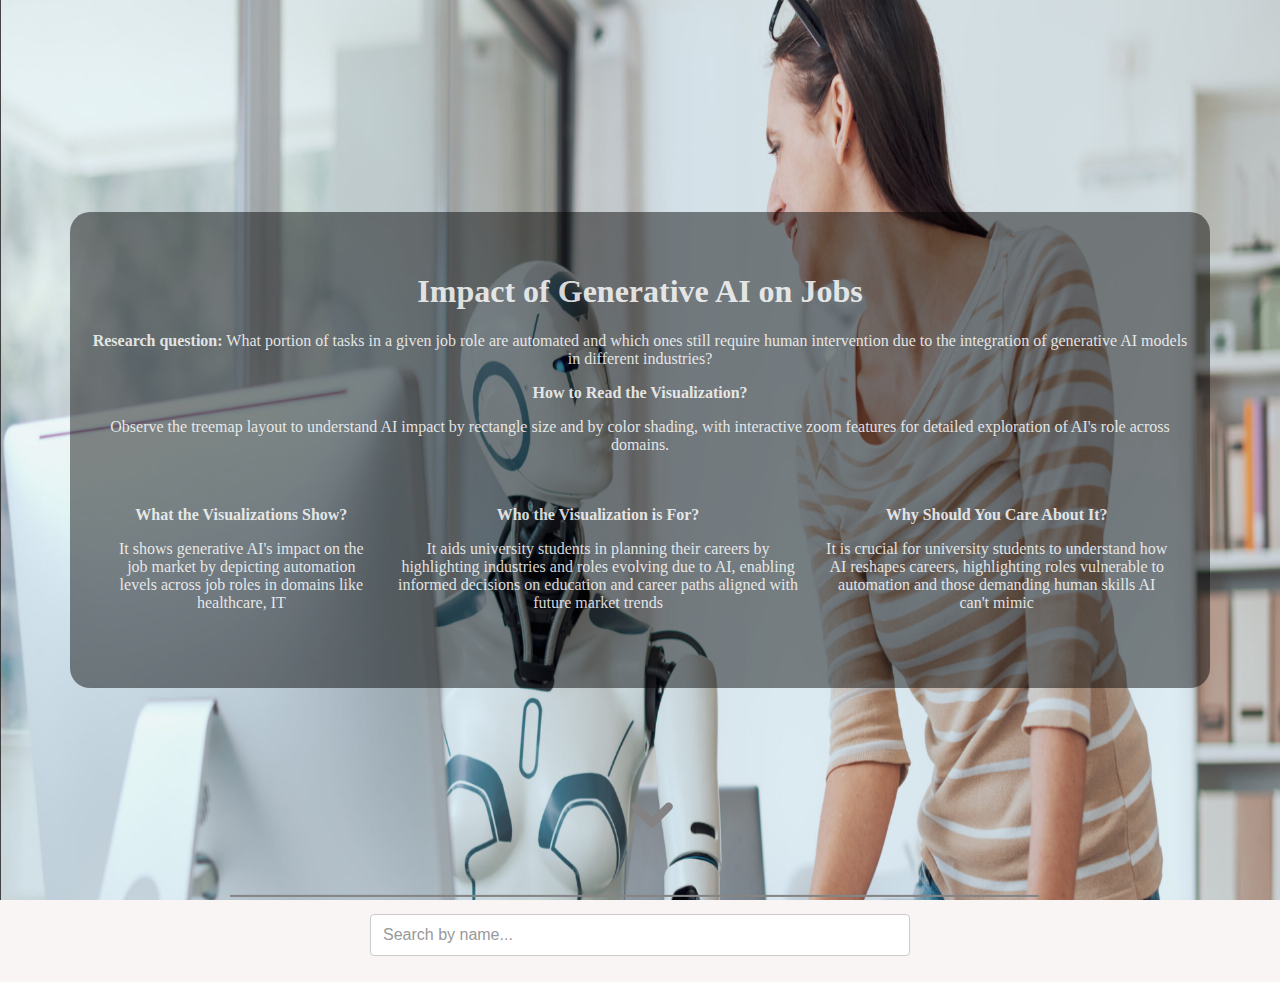
==== index.html @ c6560bf3 "modifiy the back image" ====
<!DOCTYPE html>
<html lang="">

<head>
  <meta charset="utf-8">
  <meta name="viewport" content="width=device-width, initial-scale=1.0">
  <title>Impact of Generative AI on Jobs</title>
  <script src="https://d3js.org/d3.v7.min.js"></script>
  
  <link rel="stylesheet" href="style.css">

  <style>
    .info_section {
      display: flex;
      justify-content: space-between;
      padding: 20px;
      gap: 20px;
    }

    .header {
      align-items: center;
      justify-content: space-between;
      gap: 20px;
    }

    .header-image img {
      width: 100%;
      height: 100vh;
    }

    .header-content {
      flex: 1;
      padding: 0 20px;
    }

    .header-content {
      /* put it on the image */
      position: absolute;
      top: 50%;
      left: 50%;
      transform: translate(-50%, -50%);
      color: rgba(255, 255, 255, 0.838);
      text-align: center;
      background-color: #00000076;
      border-radius: 20px;
      width: 1100px;
      padding: 40px 20px;
    }

    a {
      color: #848282;
      /* Example link color */
    }

    a:hover {
      text-decoration: underline;
    }

    body {
      font-family: 'Times New Roman', Times, serif;
      margin: 0;
      padding: 0;
      background-color: #f9f5f5;
    }

    .modal {
      display: none;
      position: fixed;
      z-index: 1;
      /* padding-top: 100px; */
      /* Location of the box */
      left: 0;
      top: 0;
      width: 100%;
      height: 100%;
      overflow: auto;
      background-color: rgb(0, 0, 0);
      background-color: rgba(0, 0, 0, 0.4);
      border-radius: 20px;
    }

    .modal-content {
      background-color: #fefefe;
      margin: auto;
      padding: 20px;
      border: 1px solid #888;
      width: 50%;
      border-radius: 20px;
    }

    .close {
      color: #aaaaaa;
      float: right;
      font-size: 40px;
      font-weight: bold;
      cursor: pointer;
    }

    .icon {
      position: absolute;
      left: 47%;
      top: 85%;
      cursor: pointer;
      color: #a6c58f;
    }

    /* Basic styling for the search input */
    #searchInput {
      padding: 8px 12px;
      border: 1px solid #ccc;
      border-radius: 4px;
      margin: 10px 0;
      width: calc(100% - 740px);
      box-sizing: border-box;
      font-size: 16px;
      line-height: 1.5;
      transition: border-color 0.3s;
    }

    /* Styling for the search input when it is in focus */
    #searchInput:focus {
      border-color: #0066cc;
      outline: none;
      box-shadow: 0 0 0 2px rgba(0, 102, 204, 0.2);
    }

    /* Placeholder styling */
    #searchInput::placeholder {
      color: #999;
      opacity: 1;
    }

    /* Input styling for when there is input or the input is active */
    #searchInput:not(:placeholder-shown),
    #searchInput:focus:not(:placeholder-shown) {
      background-color: #fff;
    }
    button {
      padding: 10px;
      margin-top: 10px;
      background-color: #4CAF50;
      color: white;
      border: none;
      border-radius: 5px;
      cursor: pointer;
      transition: background-color 0.3s;
    }

    button:hover {
      background-color: #45a049;
    }
  </style>
</head>

<body>
  <div class="header">
    <div class="header-image">
      <img
        src="./asset/images/back.png"
        alt="Woman and AI Robot Working Together">
    </div>
    <div class="header-content">
      <h1 class="header-title">Impact of Generative AI on Jobs</h1>
      <div class="research-question">
        <p><b>Research question:</b> What portion of tasks in a given job role are automated and which ones still
          require human intervention due to the integration of generative AI models in different industries?</p>
      </div>
      <!-- <div class="viz-title">
        <span><b>Viz title:</b> Job Vision</span>
      </div> -->
      <!-- <div class="source">
        <p><span><b>Source</b>: Code is customized from p5's example (<a
              href="https://editor.p5js.org/isob/sketches/QfXb51UPM" target="_blank">source</a>)</span></p>
      </div> -->
      <div class="viz-container">
        <p><b>How to Read the Visualization?</b></p>
        <!-- <p>Start by observing the overall layout of rectangles, each symbolizing a different domain.
          Note the size of each rectangle to gauge the volume of tasks in that domain. Then, focus on the color shading
          within these rectangles to assess the impact of AI on specific job roles.
          Lighter shades mean less automation and more need for human intervention, while darker shades signal higher
          automation levels.
          This visualization offers an interactive feature where viewers can zoom in on a particular domain (by clicking
          on that particular domain) to examine
          the specific job roles it contains. This closer look provides detailed insights into the degree
          of AI's impact on each role, highlighting the tasks automated by AI versus those still requiring human
          expertise.
          After exploring a domain in detail, users can zoom out (by clicking on the left top corner of the tree map )
          to return to the broader view, allowing them to explore
          other domains and compare the effects of AI across different industries.
        </p> -->
        <p>Observe the treemap layout to understand AI impact by rectangle size and by color shading, with interactive
          zoom features for detailed exploration of AI's role across domains.</p>
      </div>
      <div class="info_section">
        <div>
          <p><b>What the Visualizations Show?</b></p>
          <p>
            <!-- It illustrates the impact of generative AI on the job market by mapping out the extent to which tasks within
            various job roles are automated.
            It does this through a series of rectangles, each representing a distinct domain, such as healthcare, finance,
            or technology.
            The size of each rectangle reflects the total number of tasks within that domain.
            Inside these rectangles, job roles are identified, and the impact of AI on these roles is depicted through a
            spectrum of reds.
            The color coding conveys the percentage of tasks automated by AI within each role: lighter shades denote a lower
            impact (fewer tasks automated), and darker shades indicate a higher impact (more tasks automated).</p> -->
          <p>It shows generative AI's impact on the job market by depicting automation levels across job roles in
            domains like healthcare, IT</p>
        </div>
        <div>
          <p> <b> Who the Visualization is For?</b>
          </p>
          <!-- <p>
            This visualization is specifically designed for university students who are navigating their career paths in an
            evolving job market.
            It helps these students understand which industries and job roles are undergoing significant transformations due
            to AI technologies.
            By providing a clear picture of the AI-driven changes, students can make informed decisions about their
            education and career planning,
            focusing on areas that align with future job market trends.
          </p> -->
          <p>It aids university students in planning their careers by highlighting industries and roles evolving due to
            AI, enabling informed decisions on education and career paths aligned with future market trends</p>
        </div>
        <div>
          <p> <b>Why Should You Care About It?</b>
          </p>
          <!-- <p>
            University students should take an interest in this visualization because it directly affects their future
            career prospects. As AI continues to reshape the workplace,
            understanding which job roles are most susceptible to automation and which will require human skills that AI
            cannot replicate is crucial.
            This knowledge enables students to pursue fields with enduring demand for human expertise, ensuring their skills
            remain relevant and valuable in the long term.
            Additionally, it offers insights into emerging roles and industries, guiding students towards opportunities in
            AI-driven growth areas.
          </p> -->
          <p>It is crucial for university students to understand how AI reshapes careers, highlighting roles vulnerable
            to automation and those demanding human skills AI can't mimic</p>
        </div>
      </div>
    </div>

  </div>
  <div class="icon">
    <a href="#treemap-container" rel="noopener noreferrer">
      <svg xmlns="http://www.w3.org/2000/svg" width="100" height="100" viewBox="0 0 24 24">
        <path fill="none" stroke="currentColor" stroke-linecap="round" stroke-linejoin="round" stroke-width="2"
          d="m16 10l-4 4l-4-4" />
      </svg>
    </a>
  </div>


  <!-- The container for the treemap -->
  <div align="center" id="treemap-container">
    <input type="text" id="searchInput" placeholder="Search by name..." />
    <p id="chart">

  </div>
  <div id="infoModal" class="modal">
    <div class="modal-content">
      <span class="close">&times;</span>
      <div id="modalText"></div>
      <div id="modalButtons">
        <button onclick="updateModal('impact')">Impact</button>
        <button onclick="updateModal('job_number')">Number of Job</button>
      </div>
      <div id="modalChart"></div>
    </div>
  </div>

  <script src="script.js"></script>

</body>

</html>
---- style.css ----
/* #chart {
    width: 960px;
    height: 500px;
    background: #ddd;
  }
  
  text {
    pointer-events: none;
  }
  
  .grandparent text {
    font-weight: bold;
  }
  
  rect {
    fill: none;
    stroke: #fff;
  }
  
  rect.parent,
  .grandparent rect {
    stroke-width: 2px;
  }
  
  .grandparent rect {
    fill: orange;
  }
  
  .grandparent:hover rect {
    fill: #ee9700;
  }
  
  .children rect.parent,
  .grandparent rect {
    cursor: pointer;
  }
  
  .children rect.parent {
    fill: #bbb;
    fill-opacity: .5;
  }
  
  .children:hover rect.child {
    fill: #bbb;
  } */
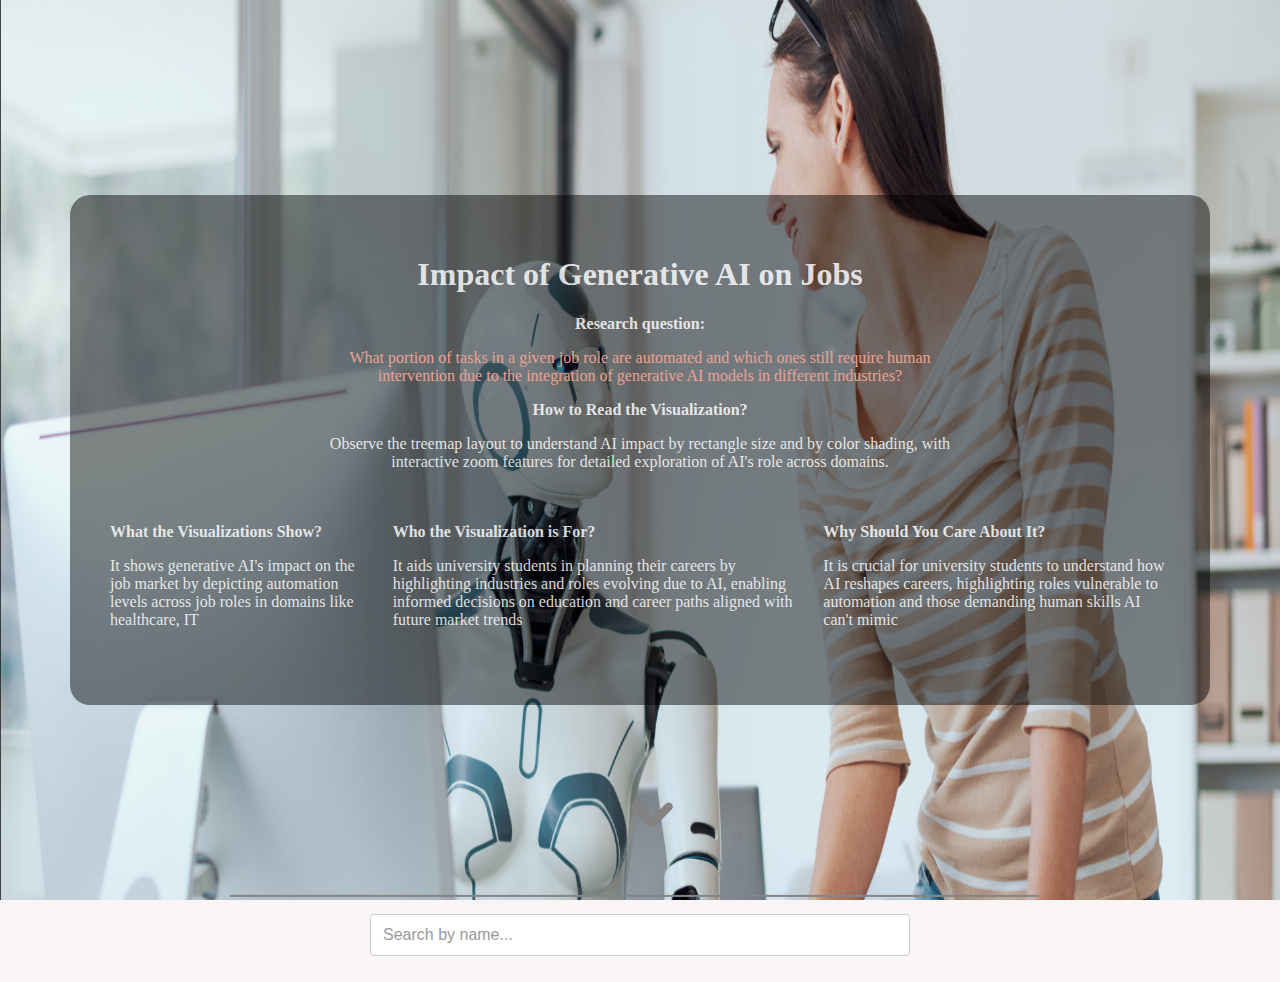
==== commit 9d0763d1: "modifiy the back image" ====
--- a/index.html
+++ b/index.html
@@ -6,7 +6,7 @@
   <meta name="viewport" content="width=device-width, initial-scale=1.0">
   <title>Impact of Generative AI on Jobs</title>
   <script src="https://d3js.org/d3.v7.min.js"></script>
-  
+
   <link rel="stylesheet" href="style.css">
 
   <style>
@@ -40,7 +40,7 @@
       left: 50%;
       transform: translate(-50%, -50%);
       color: rgba(255, 255, 255, 0.838);
-      text-align: center;
+      /* text-align: center; */
       background-color: #00000076;
       border-radius: 20px;
       width: 1100px;
@@ -135,6 +135,7 @@
     #searchInput:focus:not(:placeholder-shown) {
       background-color: #fff;
     }
+
     button {
       padding: 10px;
       margin-top: 10px;
@@ -149,21 +150,38 @@
     button:hover {
       background-color: #45a049;
     }
+
+    .research-question {
+      padding: 0px 220px;
+      justify-content: left;
+      text-align: center;
+    }
+
+    .header-title {
+      text-align: center;
+    }
+
+    .viz-container {
+      padding: 0px 220px;
+      justify-content: left;
+      text-align: center;
+    }
   </style>
 </head>
 
 <body>
   <div class="header">
     <div class="header-image">
-      <img
-        src="./asset/images/back.png"
-        alt="Woman and AI Robot Working Together">
+      <img src="./asset/images/back.png" alt="Woman and AI Robot Working Together">
     </div>
     <div class="header-content">
       <h1 class="header-title">Impact of Generative AI on Jobs</h1>
       <div class="research-question">
-        <p><b>Research question:</b> What portion of tasks in a given job role are automated and which ones still
+        <p><b>Research question:</b>
+        <p style="color: #eba291;">
+          What portion of tasks in a given job role are automated and which ones still
           require human intervention due to the integration of generative AI models in different industries?</p>
+        </p>
       </div>
       <!-- <div class="viz-title">
         <span><b>Viz title:</b> Job Vision</span>
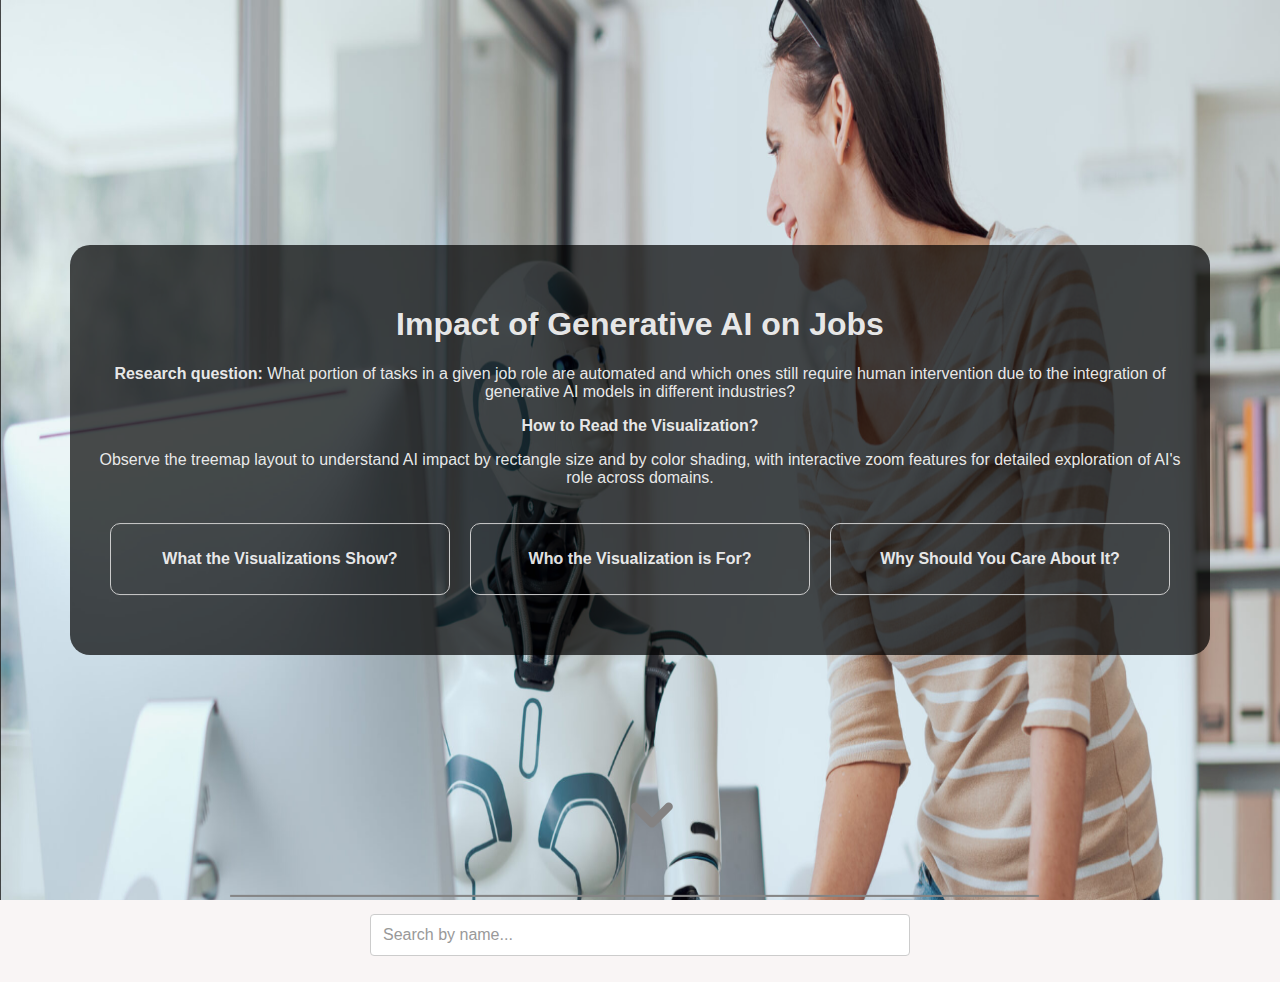
==== commit 3785ef20: "Update style" ====
--- a/index.html
+++ b/index.html
@@ -6,190 +6,25 @@
   <meta name="viewport" content="width=device-width, initial-scale=1.0">
   <title>Impact of Generative AI on Jobs</title>
   <script src="https://d3js.org/d3.v7.min.js"></script>
-
+  
   <link rel="stylesheet" href="style.css">
 
-  <style>
-    .info_section {
-      display: flex;
-      justify-content: space-between;
-      padding: 20px;
-      gap: 20px;
-    }
 
-    .header {
-      align-items: center;
-      justify-content: space-between;
-      gap: 20px;
-    }
-
-    .header-image img {
-      width: 100%;
-      height: 100vh;
-    }
-
-    .header-content {
-      flex: 1;
-      padding: 0 20px;
-    }
-
-    .header-content {
-      /* put it on the image */
-      position: absolute;
-      top: 50%;
-      left: 50%;
-      transform: translate(-50%, -50%);
-      color: rgba(255, 255, 255, 0.838);
-      /* text-align: center; */
-      background-color: #00000076;
-      border-radius: 20px;
-      width: 1100px;
-      padding: 40px 20px;
-    }
-
-    a {
-      color: #848282;
-      /* Example link color */
-    }
-
-    a:hover {
-      text-decoration: underline;
-    }
-
-    body {
-      font-family: 'Times New Roman', Times, serif;
-      margin: 0;
-      padding: 0;
-      background-color: #f9f5f5;
-    }
-
-    .modal {
-      display: none;
-      position: fixed;
-      z-index: 1;
-      /* padding-top: 100px; */
-      /* Location of the box */
-      left: 0;
-      top: 0;
-      width: 100%;
-      height: 100%;
-      overflow: auto;
-      background-color: rgb(0, 0, 0);
-      background-color: rgba(0, 0, 0, 0.4);
-      border-radius: 20px;
-    }
-
-    .modal-content {
-      background-color: #fefefe;
-      margin: auto;
-      padding: 20px;
-      border: 1px solid #888;
-      width: 50%;
-      border-radius: 20px;
-    }
-
-    .close {
-      color: #aaaaaa;
-      float: right;
-      font-size: 40px;
-      font-weight: bold;
-      cursor: pointer;
-    }
-
-    .icon {
-      position: absolute;
-      left: 47%;
-      top: 85%;
-      cursor: pointer;
-      color: #a6c58f;
-    }
-
-    /* Basic styling for the search input */
-    #searchInput {
-      padding: 8px 12px;
-      border: 1px solid #ccc;
-      border-radius: 4px;
-      margin: 10px 0;
-      width: calc(100% - 740px);
-      box-sizing: border-box;
-      font-size: 16px;
-      line-height: 1.5;
-      transition: border-color 0.3s;
-    }
-
-    /* Styling for the search input when it is in focus */
-    #searchInput:focus {
-      border-color: #0066cc;
-      outline: none;
-      box-shadow: 0 0 0 2px rgba(0, 102, 204, 0.2);
-    }
-
-    /* Placeholder styling */
-    #searchInput::placeholder {
-      color: #999;
-      opacity: 1;
-    }
-
-    /* Input styling for when there is input or the input is active */
-    #searchInput:not(:placeholder-shown),
-    #searchInput:focus:not(:placeholder-shown) {
-      background-color: #fff;
-    }
-
-    button {
-      padding: 10px;
-      margin-top: 10px;
-      background-color: #4CAF50;
-      color: white;
-      border: none;
-      border-radius: 5px;
-      cursor: pointer;
-      transition: background-color 0.3s;
-    }
-
-    button:hover {
-      background-color: #45a049;
-    }
-
-    .research-question {
-      padding: 0px 220px;
-      justify-content: left;
-      text-align: center;
-    }
-
-    .header-title {
-      text-align: center;
-    }
-
-    .viz-container {
-      padding: 0px 220px;
-      justify-content: left;
-      text-align: center;
-    }
-  </style>
 </head>
 
 <body>
   <div class="header">
     <div class="header-image">
-      <img src="./asset/images/back.png" alt="Woman and AI Robot Working Together">
+      <img
+        src="./asset/images/back.png"
+        alt="Woman and AI Robot Working Together">
     </div>
     <div class="header-content">
       <h1 class="header-title">Impact of Generative AI on Jobs</h1>
       <div class="research-question">
-        <p><b>Research question:</b>
-        <p style="color: #eba291;">
-          What portion of tasks in a given job role are automated and which ones still
+        <p><b>Research question:</b> What portion of tasks in a given job role are automated and which ones still
           require human intervention due to the integration of generative AI models in different industries?</p>
-        </p>
       </div>
-      <!-- <div class="viz-title">
-        <span><b>Viz title:</b> Job Vision</span>
-      </div> -->
-      <!-- <div class="source">
-        <p><span><b>Source</b>: Code is customized from p5's example (<a
-              href="https://editor.p5js.org/isob/sketches/QfXb51UPM" target="_blank">source</a>)</span></p>
-      </div> -->
       <div class="viz-container">
         <p><b>How to Read the Visualization?</b></p>
         <!-- <p>Start by observing the overall layout of rectangles, each symbolizing a different domain.
--- a/style.css
+++ b/style.css
@@ -1,45 +1,181 @@
-/* #chart {
-    width: 960px;
-    height: 500px;
-    background: #ddd;
-  }
-  
-  text {
-    pointer-events: none;
-  }
-  
-  .grandparent text {
-    font-weight: bold;
-  }
-  
-  rect {
-    fill: none;
-    stroke: #fff;
-  }
-  
-  rect.parent,
-  .grandparent rect {
-    stroke-width: 2px;
-  }
-  
-  .grandparent rect {
-    fill: orange;
-  }
-  
-  .grandparent:hover rect {
-    fill: #ee9700;
-  }
-  
-  .children rect.parent,
-  .grandparent rect {
-    cursor: pointer;
-  }
-  
-  .children rect.parent {
-    fill: #bbb;
-    fill-opacity: .5;
-  }
-  
-  .children:hover rect.child {
-    fill: #bbb;
-  } */+.info_section {
+  display: flex;
+  justify-content: space-between;
+  padding: 20px;
+  gap: 20px;
+}
+
+.header {
+  align-items: center;
+  justify-content: space-between;
+  gap: 20px;
+}
+
+.header-image img {
+  width: 100%;
+  height: 100vh;
+}
+
+.header-content {
+  flex: 1;
+  padding: 0 20px;
+}
+
+.header-content {
+  /* put it on the image */
+  position: absolute;
+  top: 50%;
+  left: 50%;
+  transform: translate(-50%, -50%);
+  color: rgba(255, 255, 255, 0.838);
+  text-align: center;
+  background-color: #00000076;
+  border-radius: 20px;
+  width: 1100px;
+  padding: 40px 20px;
+}
+
+a {
+  color: #848282;
+  /* Example link color */
+}
+
+a:hover {
+  text-decoration: underline;
+}
+
+body {
+  font-family: 'Times New Roman', Times, serif;
+  margin: 0;
+  padding: 0;
+  background-color: #f9f5f5;
+}
+
+.modal {
+  display: none;
+  position: fixed;
+  z-index: 1;
+  /* padding-top: 100px; */
+  /* Location of the box */
+  left: 0;
+  top: 0;
+  width: 100%;
+  height: 100%;
+  overflow: auto;
+  background-color: rgb(0, 0, 0);
+  background-color: rgba(0, 0, 0, 0.4);
+  border-radius: 20px;
+}
+
+.modal-content {
+  background-color: #fefefe;
+  margin: auto;
+  padding: 20px;
+  border: 1px solid #888;
+  width: 50%;
+  border-radius: 20px;
+}
+
+.close {
+  color: #aaaaaa;
+  float: right;
+  font-size: 40px;
+  font-weight: bold;
+  cursor: pointer;
+}
+
+.icon {
+  position: absolute;
+  left: 47%;
+  top: 85%;
+  cursor: pointer;
+  color: #a6c58f;
+}
+
+/* Basic styling for the search input */
+#searchInput {
+  padding: 8px 12px;
+  border: 1px solid #ccc;
+  border-radius: 4px;
+  margin: 10px 0;
+  width: calc(100% - 740px);
+  box-sizing: border-box;
+  font-size: 16px;
+  line-height: 1.5;
+  transition: border-color 0.3s;
+}
+
+/* Styling for the search input when it is in focus */
+#searchInput:focus {
+  border-color: #0066cc;
+  outline: none;
+  box-shadow: 0 0 0 2px rgba(0, 102, 204, 0.2);
+}
+
+/* Placeholder styling */
+#searchInput::placeholder {
+  color: #999;
+  opacity: 1;
+}
+
+/* Input styling for when there is input or the input is active */
+#searchInput:not(:placeholder-shown),
+#searchInput:focus:not(:placeholder-shown) {
+  background-color: #fff;
+}
+button {
+  padding: 10px;
+  margin-top: 10px;
+  background-color: #4CAF50;
+  color: white;
+  border: none;
+  border-radius: 5px;
+  cursor: pointer;
+  transition: background-color 0.3s;
+}
+
+button:hover {
+  background-color: #45a049;
+}
+
+
+.header-content {
+  position: absolute;
+  top: 50%;
+  left: 50%;
+  transform: translate(-50%, -50%);
+  color: rgba(255, 255, 255, 0.9); /* Adjusted transparency */
+  text-align: center;
+  background-color: rgba(0, 0, 0, 0.7); /* Adjusted background color */
+  border-radius: 20px;
+  width: 90%;
+  max-width: 1100px; /* Added max-width for responsiveness */
+  padding: 40px 20px;
+}
+
+body {
+  font-family: 'Arial', sans-serif; /* Changed font to a sans-serif for better readability */
+  margin: 0;
+  padding: 0;
+  background-color: #f9f5f5;
+}
+.info_section {
+  display: grid;
+  grid-template-columns: repeat(auto-fill, minmax(300px, 1fr));
+  gap: 20px;
+}
+
+.info_section div {
+  padding: 10px;
+  border: 1px solid #ccc;
+  border-radius: 10px;
+  cursor: pointer;
+}
+
+.info_section p:not(:first-child) {
+  display: none;
+}
+
+.info_section div:hover p:not(:first-child) {
+  display: block;
+}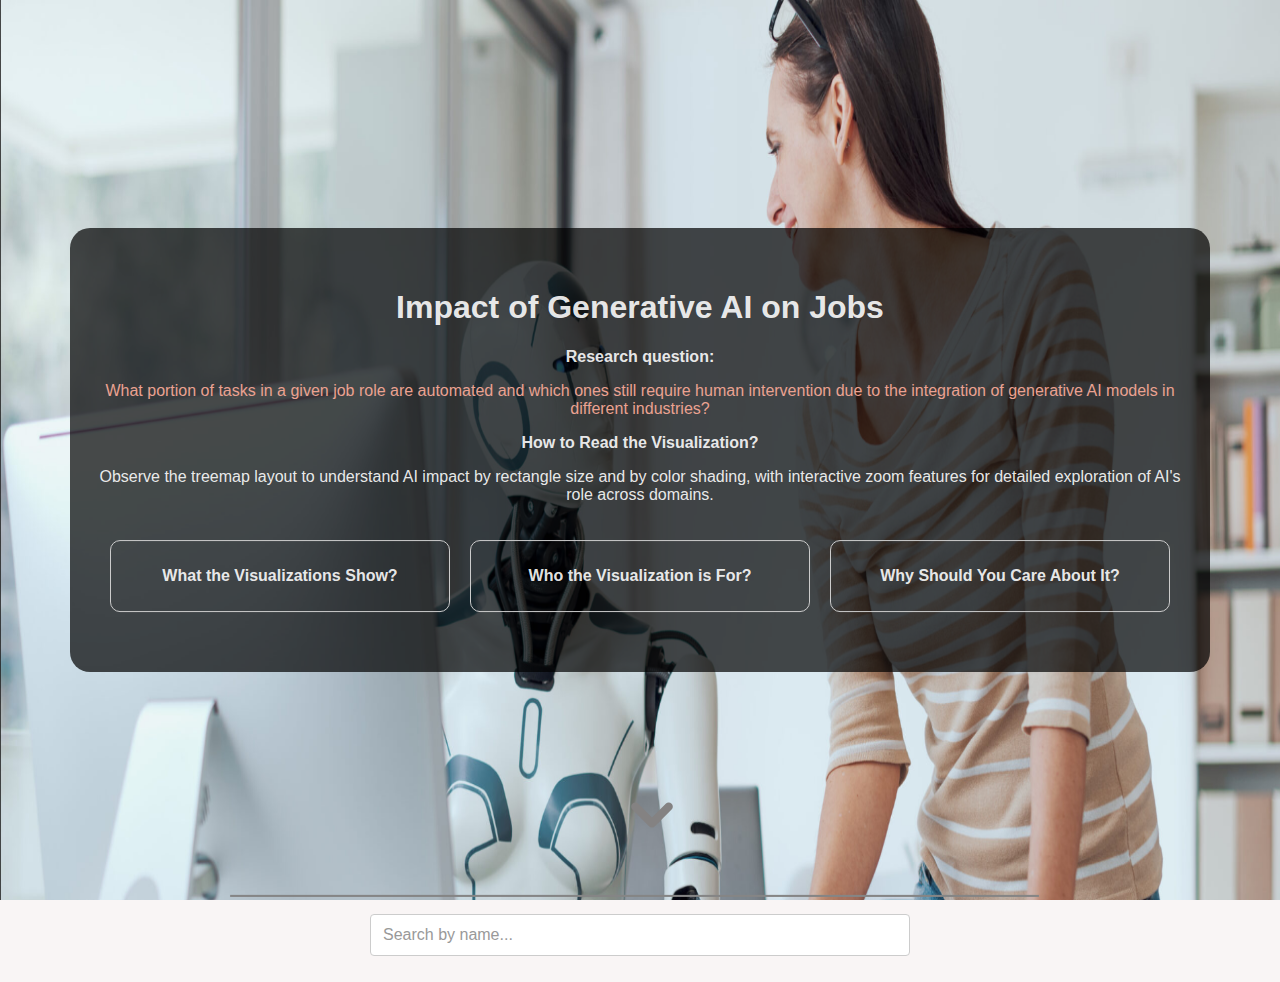
==== commit 7556625b: "Update css file" ====
--- a/index.html
+++ b/index.html
@@ -6,7 +6,7 @@
   <meta name="viewport" content="width=device-width, initial-scale=1.0">
   <title>Impact of Generative AI on Jobs</title>
   <script src="https://d3js.org/d3.v7.min.js"></script>
-  
+
   <link rel="stylesheet" href="style.css">
 
 
@@ -15,15 +15,16 @@
 <body>
   <div class="header">
     <div class="header-image">
-      <img
-        src="./asset/images/back.png"
-        alt="Woman and AI Robot Working Together">
+      <img src="./asset/images/back.png" alt="Woman and AI Robot Working Together">
     </div>
     <div class="header-content">
       <h1 class="header-title">Impact of Generative AI on Jobs</h1>
       <div class="research-question">
-        <p><b>Research question:</b> What portion of tasks in a given job role are automated and which ones still
+        <p><b>Research question:</b>
+        <p style="color: #eba291;">
+          What portion of tasks in a given job role are automated and which ones still
           require human intervention due to the integration of generative AI models in different industries?</p>
+        </p>
       </div>
       <div class="viz-container">
         <p><b>How to Read the Visualization?</b></p>
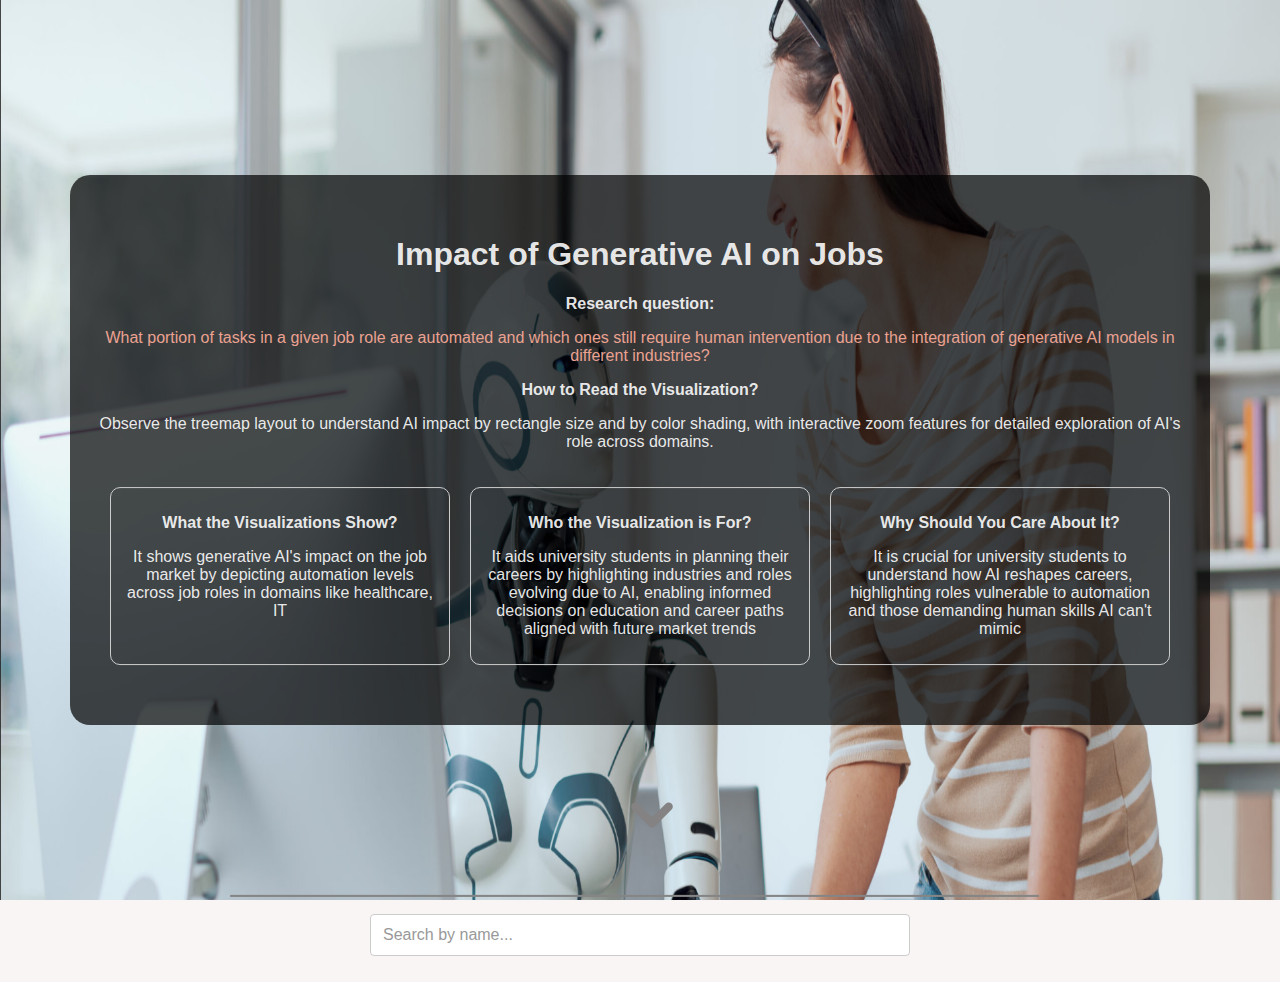
==== commit f99f1917: "Update interface" ====
--- a/index.html
+++ b/index.html
@@ -5,7 +5,7 @@
   <meta charset="utf-8">
   <meta name="viewport" content="width=device-width, initial-scale=1.0">
   <title>Impact of Generative AI on Jobs</title>
-  <script src="https://d3js.org/d3.v7.min.js"></script>
+  <script src="https://d3js.org/d3.v6.min.js"></script>
 
   <link rel="stylesheet" href="style.css">
 
@@ -42,11 +42,14 @@
           to return to the broader view, allowing them to explore
           other domains and compare the effects of AI across different industries.
         </p> -->
-        <p>Observe the treemap layout to understand AI impact by rectangle size and by color shading, with interactive
+
+        <p>Observe the treemap layout to understand AI impact by rectangle size and by color shading, with
+          interactive
           zoom features for detailed exploration of AI's role across domains.</p>
+
       </div>
       <div class="info_section">
-        <div>
+        <div class="item_section">
           <p><b>What the Visualizations Show?</b></p>
           <p>
             <!-- It illustrates the impact of generative AI on the job market by mapping out the extent to which tasks within
--- a/style.css
+++ b/style.css
@@ -172,10 +172,39 @@
   cursor: pointer;
 }
 
-.info_section p:not(:first-child) {
+/* .info_section p:not(:first-child) {
   display: none;
-}
+} */
 
 .info_section div:hover p:not(:first-child) {
   display: block;
-}+}
+
+
+/* .info_section div:hover p:first-child {
+  display: none;
+} */
+
+/* .item__overlay {
+	display: flex;
+	flex-direction: column;
+	justify-content: center;
+	height: 100%;
+	position: absolute;
+	width: 100%;
+	top: 0;
+	transition: transform 300ms;
+	background-color: lighten(turquoise, 15%);
+	transform: translate3d(0, calc(100% - 3.5rem), 0);
+}
+
+.item_section{
+
+		&:hover,
+		&:focus {
+			~ .item__overlay {
+				transform: translate3d(0, 0, 0);
+			}
+		}
+
+} */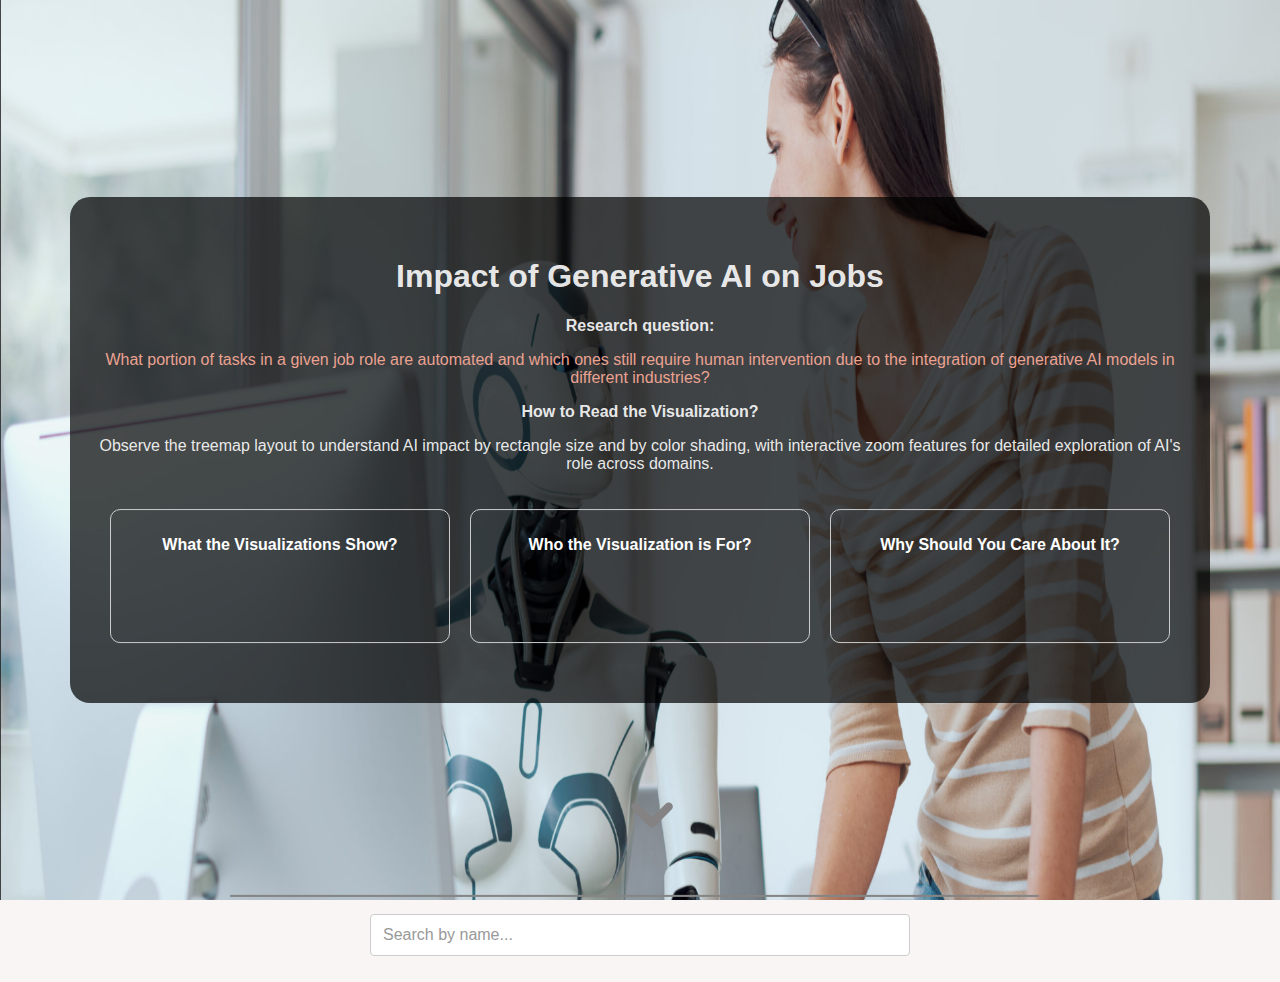
==== commit 4ae75fb4: "d3 with animation" ====
--- a/index.html
+++ b/index.html
@@ -49,10 +49,10 @@
 
       </div>
       <div class="info_section">
-        <div class="item_section">
-          <p><b>What the Visualizations Show?</b></p>
-          <p>
-            <!-- It illustrates the impact of generative AI on the job market by mapping out the extent to which tasks within
+        <div class="item-wrapper">
+          <p class="info"><b>What the Visualizations Show?</b></p>
+          <!--<p>
+             It illustrates the impact of generative AI on the job market by mapping out the extent to which tasks within
             various job roles are automated.
             It does this through a series of rectangles, each representing a distinct domain, such as healthcare, finance,
             or technology.
@@ -61,11 +61,11 @@
             spectrum of reds.
             The color coding conveys the percentage of tasks automated by AI within each role: lighter shades denote a lower
             impact (fewer tasks automated), and darker shades indicate a higher impact (more tasks automated).</p> -->
-          <p>It shows generative AI's impact on the job market by depicting automation levels across job roles in
+          <p class="popup-title ">It shows generative AI's impact on the job market by depicting automation levels across job roles in
             domains like healthcare, IT</p>
         </div>
-        <div>
-          <p> <b> Who the Visualization is For?</b>
+        <div class="item-wrapper">
+          <p class="info"> <b> Who the Visualization is For?</b>
           </p>
           <!-- <p>
             This visualization is specifically designed for university students who are navigating their career paths in an
@@ -76,11 +76,11 @@
             education and career planning,
             focusing on areas that align with future job market trends.
           </p> -->
-          <p>It aids university students in planning their careers by highlighting industries and roles evolving due to
+          <p class="popup-title">It aids university students in planning their careers by highlighting industries and roles evolving due to
             AI, enabling informed decisions on education and career paths aligned with future market trends</p>
         </div>
-        <div>
-          <p> <b>Why Should You Care About It?</b>
+        <div class="item-wrapper">
+          <p class="info"> <b>Why Should You Care About It?</b>
           </p>
           <!-- <p>
             University students should take an interest in this visualization because it directly affects their future
@@ -92,7 +92,7 @@
             Additionally, it offers insights into emerging roles and industries, guiding students towards opportunities in
             AI-driven growth areas.
           </p> -->
-          <p>It is crucial for university students to understand how AI reshapes careers, highlighting roles vulnerable
+          <p class="popup-title">It is crucial for university students to understand how AI reshapes careers, highlighting roles vulnerable
             to automation and those demanding human skills AI can't mimic</p>
         </div>
       </div>
--- a/style.css
+++ b/style.css
@@ -181,6 +181,43 @@
 }
 
 
+
+.item-wrapper{
+  height:7rem;
+  position:relative;
+  overflow:hidden;
+  color:white;
+  font-family:sans-serif;
+}
+
+/* .content{
+  height:100%;
+  background-color:red;
+  padding:10px;
+} */
+
+.popup-title{
+  position:absolute;
+  top: -151%;
+  width:95%;
+  transition: bottom 0.5s, top 0.5s;
+  vertical-align: bottom;
+    /* background-color: black; */
+}
+
+.popup-title span, .popup-title p{
+    display:block;
+    margin:0;
+    padding: 10px;
+}
+
+.item-wrapper:hover .popup-title{
+      top: 0;
+}
+.item-wrapper:hover .info{
+  display: none;
+}
+
 /* .info_section div:hover p:first-child {
   display: none;
 } */
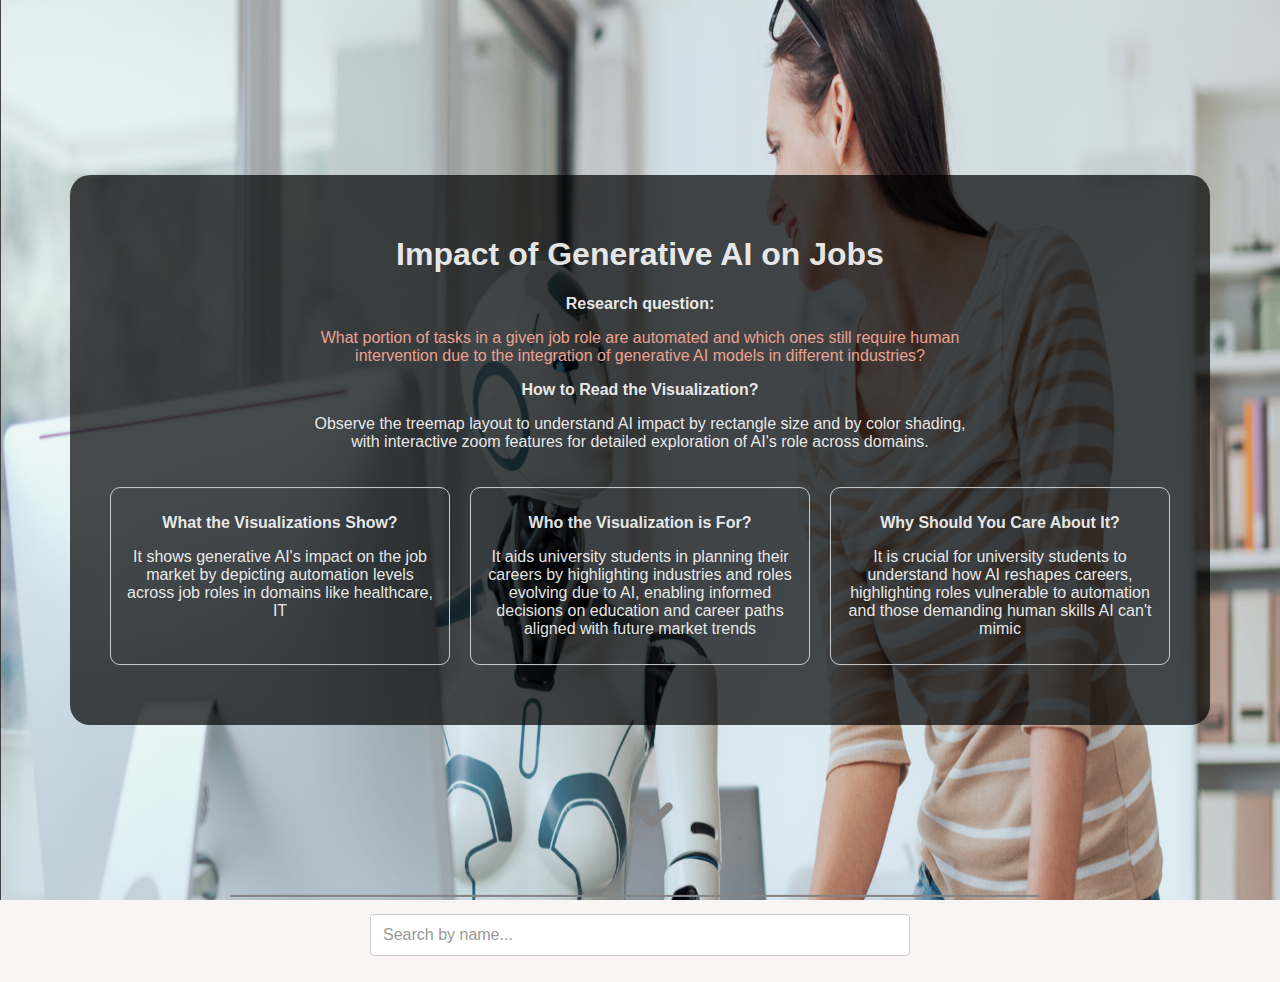
==== commit c7e5f3e6: "refont" ====
--- a/index.html
+++ b/index.html
@@ -7,7 +7,7 @@
   <title>Impact of Generative AI on Jobs</title>
   <script src="https://d3js.org/d3.v6.min.js"></script>
 
-  <link rel="stylesheet" href="style.css">
+  <link rel="stylesheet" href="asset/style.css">
 
 
 </head>
@@ -28,20 +28,7 @@
       </div>
       <div class="viz-container">
         <p><b>How to Read the Visualization?</b></p>
-        <!-- <p>Start by observing the overall layout of rectangles, each symbolizing a different domain.
-          Note the size of each rectangle to gauge the volume of tasks in that domain. Then, focus on the color shading
-          within these rectangles to assess the impact of AI on specific job roles.
-          Lighter shades mean less automation and more need for human intervention, while darker shades signal higher
-          automation levels.
-          This visualization offers an interactive feature where viewers can zoom in on a particular domain (by clicking
-          on that particular domain) to examine
-          the specific job roles it contains. This closer look provides detailed insights into the degree
-          of AI's impact on each role, highlighting the tasks automated by AI versus those still requiring human
-          expertise.
-          After exploring a domain in detail, users can zoom out (by clicking on the left top corner of the tree map )
-          to return to the broader view, allowing them to explore
-          other domains and compare the effects of AI across different industries.
-        </p> -->
+
 
         <p>Observe the treemap layout to understand AI impact by rectangle size and by color shading, with
           interactive
@@ -49,50 +36,22 @@
 
       </div>
       <div class="info_section">
-        <div class="item-wrapper">
-          <p class="info"><b>What the Visualizations Show?</b></p>
-          <!--<p>
-             It illustrates the impact of generative AI on the job market by mapping out the extent to which tasks within
-            various job roles are automated.
-            It does this through a series of rectangles, each representing a distinct domain, such as healthcare, finance,
-            or technology.
-            The size of each rectangle reflects the total number of tasks within that domain.
-            Inside these rectangles, job roles are identified, and the impact of AI on these roles is depicted through a
-            spectrum of reds.
-            The color coding conveys the percentage of tasks automated by AI within each role: lighter shades denote a lower
-            impact (fewer tasks automated), and darker shades indicate a higher impact (more tasks automated).</p> -->
-          <p class="popup-title ">It shows generative AI's impact on the job market by depicting automation levels across job roles in
+        <div class="item_section">
+          <p><b>What the Visualizations Show?</b></p>
+          <p>
+          <p>It shows generative AI's impact on the job market by depicting automation levels across job roles in
             domains like healthcare, IT</p>
         </div>
-        <div class="item-wrapper">
-          <p class="info"> <b> Who the Visualization is For?</b>
+        <div>
+          <p> <b> Who the Visualization is For?</b>
           </p>
-          <!-- <p>
-            This visualization is specifically designed for university students who are navigating their career paths in an
-            evolving job market.
-            It helps these students understand which industries and job roles are undergoing significant transformations due
-            to AI technologies.
-            By providing a clear picture of the AI-driven changes, students can make informed decisions about their
-            education and career planning,
-            focusing on areas that align with future job market trends.
-          </p> -->
-          <p class="popup-title">It aids university students in planning their careers by highlighting industries and roles evolving due to
+          <p>It aids university students in planning their careers by highlighting industries and roles evolving due to
             AI, enabling informed decisions on education and career paths aligned with future market trends</p>
         </div>
-        <div class="item-wrapper">
-          <p class="info"> <b>Why Should You Care About It?</b>
+        <div>
+          <p> <b>Why Should You Care About It?</b>
           </p>
-          <!-- <p>
-            University students should take an interest in this visualization because it directly affects their future
-            career prospects. As AI continues to reshape the workplace,
-            understanding which job roles are most susceptible to automation and which will require human skills that AI
-            cannot replicate is crucial.
-            This knowledge enables students to pursue fields with enduring demand for human expertise, ensuring their skills
-            remain relevant and valuable in the long term.
-            Additionally, it offers insights into emerging roles and industries, guiding students towards opportunities in
-            AI-driven growth areas.
-          </p> -->
-          <p class="popup-title">It is crucial for university students to understand how AI reshapes careers, highlighting roles vulnerable
+          <p>It is crucial for university students to understand how AI reshapes careers, highlighting roles vulnerable
             to automation and those demanding human skills AI can't mimic</p>
         </div>
       </div>
--- a/asset/style.css
+++ b/asset/style.css
@@ -0,0 +1,194 @@
+.info_section {
+  display: flex;
+  justify-content: space-between;
+  padding: 20px;
+  gap: 20px;
+}
+
+.header {
+  align-items: center;
+  justify-content: space-between;
+  gap: 20px;
+}
+
+.header-image img {
+  width: 100%;
+  height: 100vh;
+}
+
+.header-content {
+  flex: 1;
+  padding: 0 20px;
+}
+
+.header-content {
+  /* put it on the image */
+  position: absolute;
+  top: 50%;
+  left: 50%;
+  transform: translate(-50%, -50%);
+  color: rgba(255, 255, 255, 0.838);
+  text-align: center;
+  background-color: #00000076;
+  border-radius: 20px;
+  width: 1100px;
+  padding: 40px 20px;
+}
+
+a {
+  color: #848282;
+  /* Example link color */
+}
+
+a:hover {
+  text-decoration: underline;
+}
+
+body {
+  font-family: 'Times New Roman', Times, serif;
+  margin: 0;
+  padding: 0;
+  background-color: #f9f5f5;
+}
+
+.modal {
+  display: none;
+  position: fixed;
+  z-index: 1;
+  /* padding-top: 100px; */
+  /* Location of the box */
+  left: 0;
+  top: 0;
+  width: 100%;
+  height: 100%;
+  overflow: auto;
+  background-color: rgb(0, 0, 0);
+  background-color: rgba(0, 0, 0, 0.4);
+  border-radius: 20px;
+}
+
+.modal-content {
+  background-color: #fefefe;
+  margin: auto;
+  padding: 20px;
+  border: 1px solid #888;
+  width: 50%;
+  border-radius: 20px;
+}
+
+.close {
+  color: #aaaaaa;
+  float: right;
+  font-size: 40px;
+  font-weight: bold;
+  cursor: pointer;
+}
+
+.icon {
+  position: absolute;
+  left: 47%;
+  top: 85%;
+  cursor: pointer;
+  color: #a6c58f;
+}
+
+/* Basic styling for the search input */
+#searchInput {
+  padding: 8px 12px;
+  border: 1px solid #ccc;
+  border-radius: 4px;
+  margin: 10px 0;
+  width: calc(100% - 740px);
+  box-sizing: border-box;
+  font-size: 16px;
+  line-height: 1.5;
+  transition: border-color 0.3s;
+}
+
+/* Styling for the search input when it is in focus */
+#searchInput:focus {
+  border-color: #0066cc;
+  outline: none;
+  box-shadow: 0 0 0 2px rgba(0, 102, 204, 0.2);
+}
+
+/* Placeholder styling */
+#searchInput::placeholder {
+  color: #999;
+  opacity: 1;
+}
+
+/* Input styling for when there is input or the input is active */
+#searchInput:not(:placeholder-shown),
+#searchInput:focus:not(:placeholder-shown) {
+  background-color: #fff;
+}
+button {
+  padding: 10px;
+  margin-top: 10px;
+  background-color: #4CAF50;
+  color: white;
+  border: none;
+  border-radius: 5px;
+  cursor: pointer;
+  transition: background-color 0.3s;
+}
+
+button:hover {
+  background-color: #45a049;
+}
+
+
+.header-content {
+  position: absolute;
+  top: 50%;
+  left: 50%;
+  transform: translate(-50%, -50%);
+  color: rgba(255, 255, 255, 0.9); /* Adjusted transparency */
+  text-align: center;
+  background-color: rgba(0, 0, 0, 0.7); /* Adjusted background color */
+  border-radius: 20px;
+  width: 90%;
+  max-width: 1100px; /* Added max-width for responsiveness */
+  padding: 40px 20px;
+}
+
+body {
+  font-family: 'Arial', sans-serif; /* Changed font to a sans-serif for better readability */
+  margin: 0;
+  padding: 0;
+  background-color: #f9f5f5;
+}
+.info_section {
+  display: grid;
+  grid-template-columns: repeat(auto-fill, minmax(300px, 1fr));
+  gap: 20px;
+}
+
+.info_section div {
+  padding: 10px;
+  border: 1px solid #ccc;
+  border-radius: 10px;
+  cursor: pointer;
+}
+
+.info_section div:hover p:not(:first-child) {
+  display: block;
+}
+
+
+.research-question {
+  padding: 0px 220px;
+  justify-content: left;
+  text-align: center;
+}
+
+.header-title {
+  text-align: center;
+}
+
+.viz-container {
+  padding: 0px 220px;
+  justify-content: left;
+  text-align: center;
+}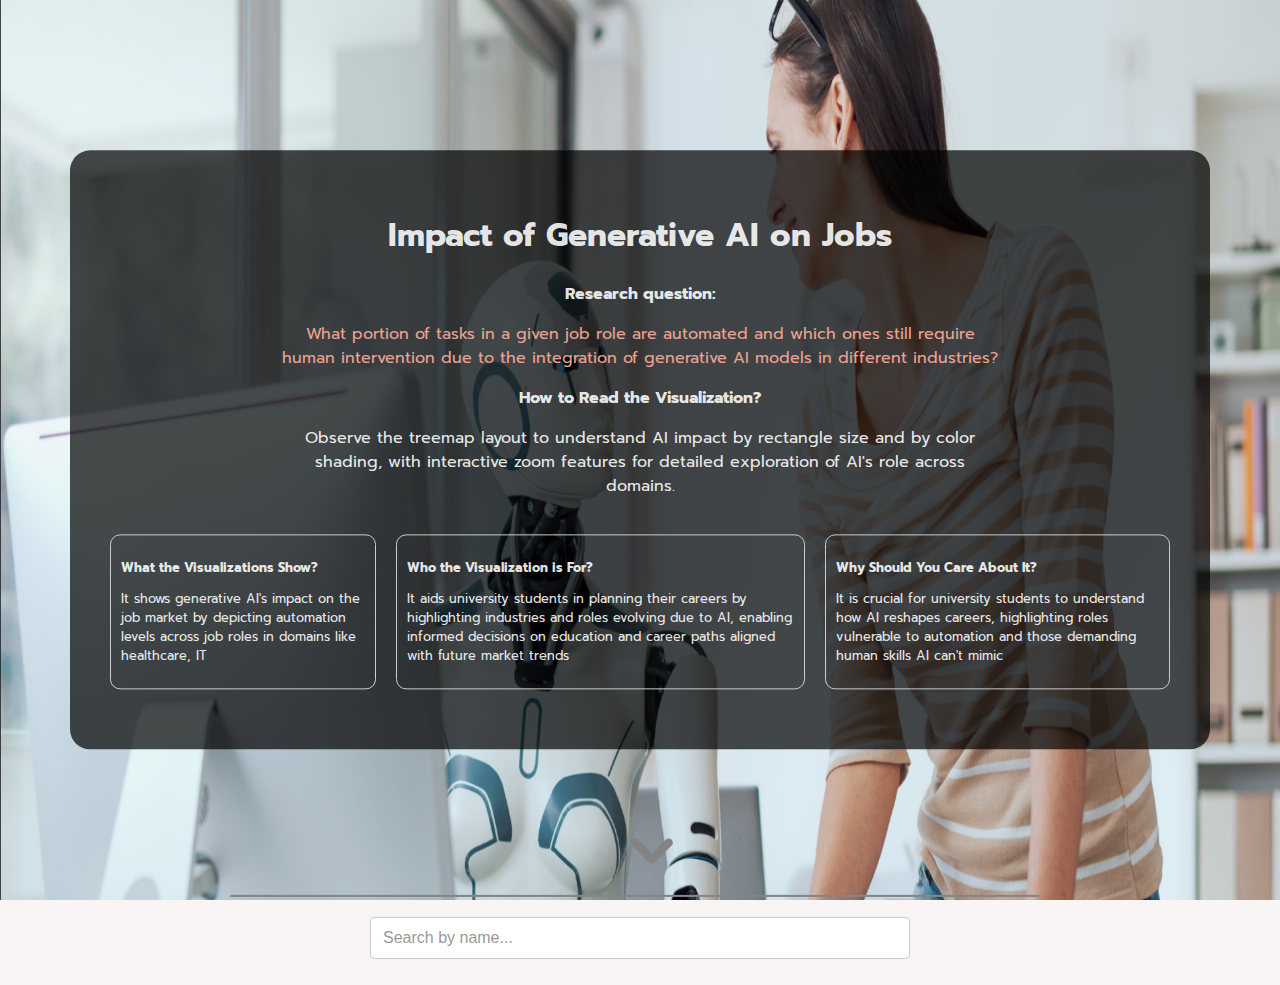
==== commit a39e1772: "refont" ====
--- a/index.html
+++ b/index.html
@@ -6,10 +6,8 @@
   <meta name="viewport" content="width=device-width, initial-scale=1.0">
   <title>Impact of Generative AI on Jobs</title>
   <script src="https://d3js.org/d3.v6.min.js"></script>
-
+  <link href='https://fonts.googleapis.com/css?family=Prompt' rel='stylesheet'>
   <link rel="stylesheet" href="asset/style.css">
-
-
 </head>
 
 <body>
--- a/asset/style.css
+++ b/asset/style.css
@@ -21,20 +21,6 @@
   padding: 0 20px;
 }
 
-.header-content {
-  /* put it on the image */
-  position: absolute;
-  top: 50%;
-  left: 50%;
-  transform: translate(-50%, -50%);
-  color: rgba(255, 255, 255, 0.838);
-  text-align: center;
-  background-color: #00000076;
-  border-radius: 20px;
-  width: 1100px;
-  padding: 40px 20px;
-}
-
 a {
   color: #848282;
   /* Example link color */
@@ -45,7 +31,7 @@
 }
 
 body {
-  font-family: 'Times New Roman', Times, serif;
+  font-family: 'Prompt', Times, serif;
   margin: 0;
   padding: 0;
   background-color: #f9f5f5;
@@ -87,7 +73,7 @@
 .icon {
   position: absolute;
   left: 47%;
-  top: 85%;
+  top: 89%;
   cursor: pointer;
   color: #a6c58f;
 }
@@ -145,7 +131,7 @@
   left: 50%;
   transform: translate(-50%, -50%);
   color: rgba(255, 255, 255, 0.9); /* Adjusted transparency */
-  text-align: center;
+  /* text-align: center; */
   background-color: rgba(0, 0, 0, 0.7); /* Adjusted background color */
   border-radius: 20px;
   width: 90%;
@@ -153,23 +139,13 @@
   padding: 40px 20px;
 }
 
-body {
-  font-family: 'Arial', sans-serif; /* Changed font to a sans-serif for better readability */
-  margin: 0;
-  padding: 0;
-  background-color: #f9f5f5;
-}
-.info_section {
-  display: grid;
-  grid-template-columns: repeat(auto-fill, minmax(300px, 1fr));
-  gap: 20px;
-}
 
 .info_section div {
   padding: 10px;
   border: 1px solid #ccc;
   border-radius: 10px;
   cursor: pointer;
+  font-size: 0.8em;
 }
 
 .info_section div:hover p:not(:first-child) {
@@ -178,7 +154,7 @@
 
 
 .research-question {
-  padding: 0px 220px;
+  padding: 0px 190px;
   justify-content: left;
   text-align: center;
 }
@@ -188,7 +164,7 @@
 }
 
 .viz-container {
-  padding: 0px 220px;
+  padding: 0px 190px;
   justify-content: left;
   text-align: center;
 }